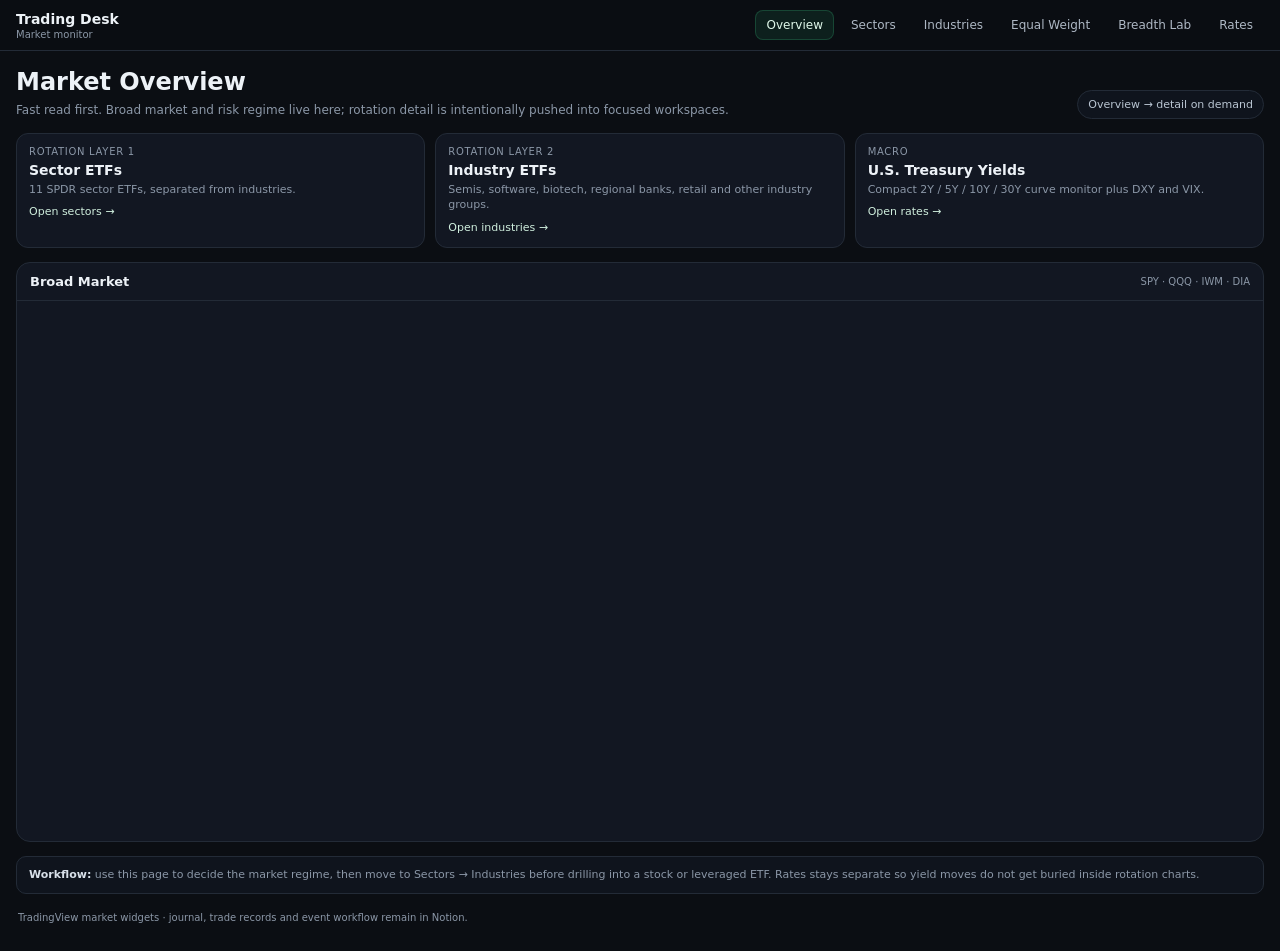
==== index.html @ 7c47e6cd "Add experimental equal-weight RRG and automated Sector Breadth Lab" ====
<!doctype html><html lang="en"><head><meta charset="utf-8"><meta name="viewport" content="width=device-width,initial-scale=1"><meta name="color-scheme" content="dark"><title>Swing Trading Market Overview</title><link rel="stylesheet" href="dashboard.css"></head><body>
<header class="topbar"><div class="topbar-inner"><div class="brand"><strong>Trading Desk</strong><span>Market monitor</span></div><nav class="nav"><a class="active" href="index.html">Overview</a><a href="sectors.html">Sectors</a><a href="industries.html">Industries</a><a href="rrg.html?mode=equal">Equal Weight</a><a href="sector-breadth.html">Breadth Lab</a><a href="rates.html">Rates</a></nav></div></header>
<main class="wrap shell"><section class="hero"><div><h1>Market Overview</h1><p>Fast read first. Broad market and risk regime live here; rotation detail is intentionally pushed into focused workspaces.</p></div><div class="pill">Overview → detail on demand</div></section>
<section class="cards"><a class="card" href="sectors.html"><div class="eyebrow">Rotation layer 1</div><h3>Sector ETFs</h3><p>11 SPDR sector ETFs, separated from industries.</p><span class="go">Open sectors →</span></a><a class="card" href="industries.html"><div class="eyebrow">Rotation layer 2</div><h3>Industry ETFs</h3><p>Semis, software, biotech, regional banks, retail and other industry groups.</p><span class="go">Open industries →</span></a><a class="card" href="rates.html"><div class="eyebrow">Macro</div><h3>U.S. Treasury Yields</h3><p>Compact 2Y / 5Y / 10Y / 30Y curve monitor plus DXY and VIX.</p><span class="go">Open rates →</span></a></section>
<section class="panel"><div class="panel-head"><div class="panel-title">Broad Market</div><div class="panel-note">SPY · QQQ · IWM · DIA</div></div><div class="widget-lg"><div class="tradingview-widget-container" style="height:100%;width:100%"><div class="tradingview-widget-container__widget" style="height:100%;width:100%"></div><script type="text/javascript" src="https://s3.tradingview.com/external-embedding/embed-widget-market-overview.js" async>{"colorTheme":"dark","dateRange":"1M","showChart":true,"locale":"en","isTransparent":true,"showSymbolLogo":true,"width":"100%","height":"100%","tabs":[{"title":"Broad Market","symbols":[{"s":"AMEX:SPY","d":"S&P 500"},{"s":"NASDAQ:QQQ","d":"Nasdaq 100"},{"s":"AMEX:IWM","d":"Russell 2000"},{"s":"AMEX:DIA","d":"Dow"}]}]}</script></div></div></section>
<div class="hint"><strong>Workflow:</strong> use this page to decide the market regime, then move to Sectors → Industries before drilling into a stock or leveraged ETF. Rates stays separate so yield moves do not get buried inside rotation charts.</div>
<div class="footer">TradingView market widgets · journal, trade records and event workflow remain in Notion.</div></main></body></html>
---- dashboard.css ----
:root{
  --bg:#0b0e13;--panel:#121722;--panel2:#0f141d;--border:#232b37;
  --text:#edf2f7;--muted:#8b97a7;--accent:#2faa75;--accentSoft:rgba(47,170,117,.12);
  --red:#e35d6a;--amber:#d5a544;
}
*{box-sizing:border-box}
html,body{margin:0;background:var(--bg);color:var(--text);font-family:Inter,ui-sans-serif,system-ui,-apple-system,BlinkMacSystemFont,"Segoe UI",sans-serif}
a{color:inherit;text-decoration:none}
.wrap{max-width:1480px;margin:0 auto;padding:16px}
.shell{display:flex;flex-direction:column;gap:14px}
.topbar{position:sticky;top:0;z-index:20;background:rgba(11,14,19,.94);backdrop-filter:blur(10px);border-bottom:1px solid var(--border)}
.topbar-inner{max-width:1480px;margin:0 auto;padding:10px 16px;display:flex;gap:14px;align-items:center;justify-content:space-between}
.brand{display:flex;flex-direction:column;min-width:190px}.brand strong{font-size:14px}.brand span{font-size:10px;color:var(--muted);margin-top:2px}
.nav{display:flex;gap:6px;flex-wrap:wrap;justify-content:flex-end}.nav a{font-size:12px;color:#aeb8c5;padding:7px 10px;border-radius:8px;border:1px solid transparent}.nav a:hover{background:#151b25;color:#fff}.nav a.active{background:var(--accentSoft);border-color:rgba(47,170,117,.28);color:#dff7ea}
.hero{display:flex;justify-content:space-between;align-items:flex-end;gap:16px;flex-wrap:wrap;padding-top:2px}.hero h1{font-size:24px;line-height:1.15;margin:0 0 5px}.hero p{margin:0;color:var(--muted);font-size:12px;max-width:850px;line-height:1.45}.pill{font-size:11px;color:#b9c5d2;border:1px solid var(--border);background:var(--panel2);border-radius:999px;padding:7px 10px}
.cards{display:grid;grid-template-columns:repeat(3,minmax(0,1fr));gap:10px}.card{background:var(--panel);border:1px solid var(--border);border-radius:12px;padding:12px;min-height:90px;transition:.15s ease}.card:hover{border-color:#354151;transform:translateY(-1px)}.card .eyebrow{font-size:10px;letter-spacing:.07em;text-transform:uppercase;color:var(--muted)}.card h3{font-size:14px;margin:5px 0 4px}.card p{font-size:11px;line-height:1.4;color:var(--muted);margin:0}.card .go{display:inline-block;margin-top:8px;font-size:11px;color:#cfeedd}
.panel{background:var(--panel);border:1px solid var(--border);border-radius:14px;overflow:hidden}.panel-head{padding:11px 13px;border-bottom:1px solid var(--border);display:flex;justify-content:space-between;gap:12px;align-items:center}.panel-title{font-size:13px;font-weight:720}.panel-note{font-size:10px;color:var(--muted);text-align:right}.widget-lg{height:540px}.widget-md{height:470px}.widget-sm{height:350px}.grid2{display:grid;grid-template-columns:1fr 1fr;gap:14px}.hint{font-size:11px;line-height:1.5;color:var(--muted);padding:10px 12px;background:var(--panel2);border:1px solid var(--border);border-radius:10px}.hint strong{color:#d8e0e9}.footer{font-size:10px;color:var(--muted);padding:2px 2px 10px;line-height:1.5}
@media(max-width:900px){.grid2,.cards{grid-template-columns:1fr}.widget-lg{height:610px}.widget-md{height:450px}.widget-sm{height:390px}.topbar-inner{align-items:flex-start;flex-direction:column}.nav{justify-content:flex-start}.panel-note{text-align:left}.panel-head{align-items:flex-start;flex-direction:column}}
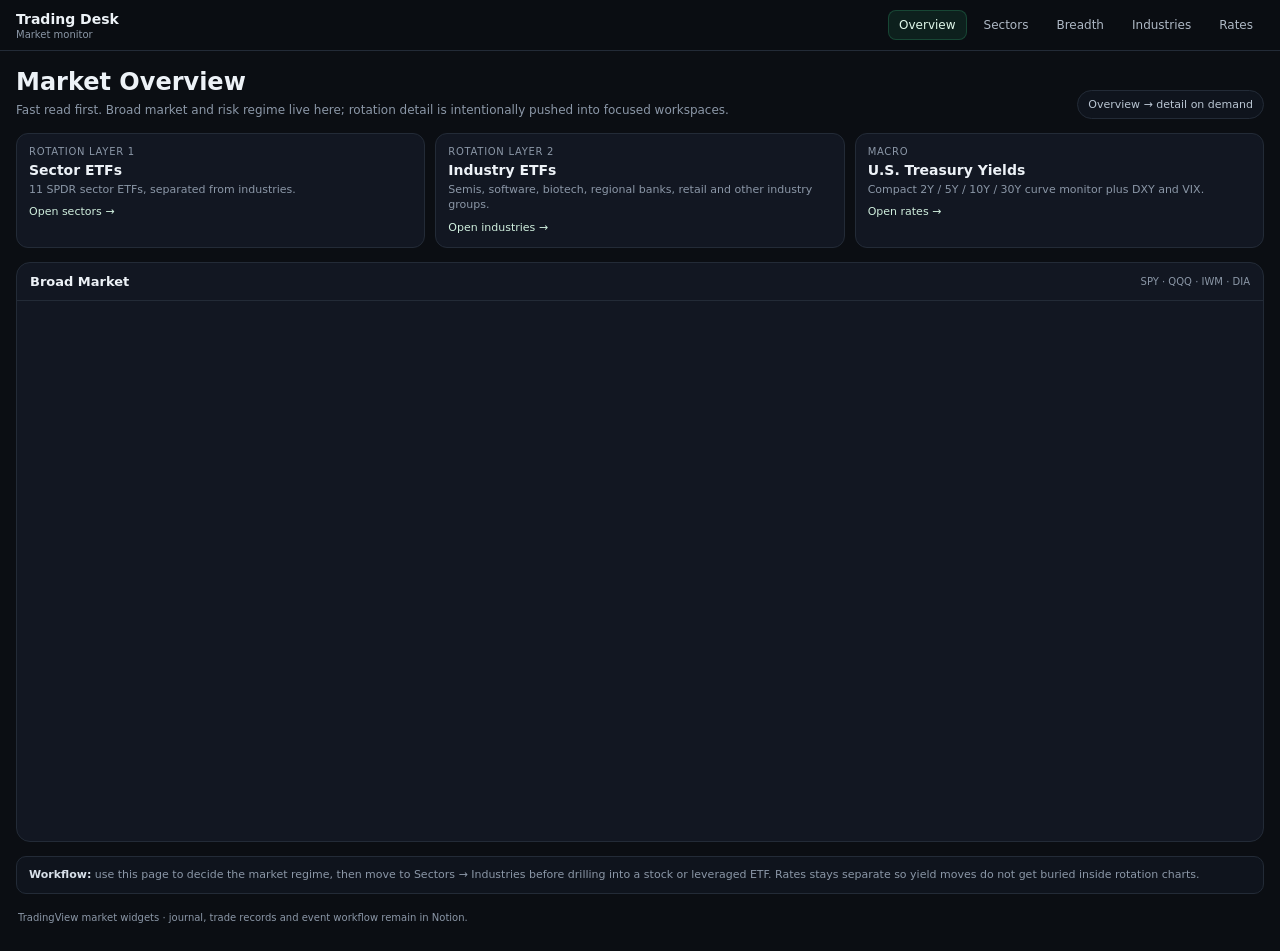
==== commit 85749072: "Integrate equal-weight breadth draft with current dashboard and extend stock universe" ====
--- a/index.html
+++ b/index.html
@@ -1,5 +1,5 @@
 <!doctype html><html lang="en"><head><meta charset="utf-8"><meta name="viewport" content="width=device-width,initial-scale=1"><meta name="color-scheme" content="dark"><title>Swing Trading Market Overview</title><link rel="stylesheet" href="dashboard.css"></head><body>
-<header class="topbar"><div class="topbar-inner"><div class="brand"><strong>Trading Desk</strong><span>Market monitor</span></div><nav class="nav"><a class="active" href="index.html">Overview</a><a href="sectors.html">Sectors</a><a href="industries.html">Industries</a><a href="rrg.html?mode=equal">Equal Weight</a><a href="sector-breadth.html">Breadth Lab</a><a href="rates.html">Rates</a></nav></div></header>
+<header class="topbar"><div class="topbar-inner"><div class="brand"><strong>Trading Desk</strong><span>Market monitor</span></div><nav class="nav"><a class="active" href="index.html">Overview</a><a href="sectors.html">Sectors</a><a href="sector-breadth.html">Breadth</a><a href="industries.html">Industries</a><a href="rates.html">Rates</a></nav></div></header>
 <main class="wrap shell"><section class="hero"><div><h1>Market Overview</h1><p>Fast read first. Broad market and risk regime live here; rotation detail is intentionally pushed into focused workspaces.</p></div><div class="pill">Overview → detail on demand</div></section>
 <section class="cards"><a class="card" href="sectors.html"><div class="eyebrow">Rotation layer 1</div><h3>Sector ETFs</h3><p>11 SPDR sector ETFs, separated from industries.</p><span class="go">Open sectors →</span></a><a class="card" href="industries.html"><div class="eyebrow">Rotation layer 2</div><h3>Industry ETFs</h3><p>Semis, software, biotech, regional banks, retail and other industry groups.</p><span class="go">Open industries →</span></a><a class="card" href="rates.html"><div class="eyebrow">Macro</div><h3>U.S. Treasury Yields</h3><p>Compact 2Y / 5Y / 10Y / 30Y curve monitor plus DXY and VIX.</p><span class="go">Open rates →</span></a></section>
 <section class="panel"><div class="panel-head"><div class="panel-title">Broad Market</div><div class="panel-note">SPY · QQQ · IWM · DIA</div></div><div class="widget-lg"><div class="tradingview-widget-container" style="height:100%;width:100%"><div class="tradingview-widget-container__widget" style="height:100%;width:100%"></div><script type="text/javascript" src="https://s3.tradingview.com/external-embedding/embed-widget-market-overview.js" async>{"colorTheme":"dark","dateRange":"1M","showChart":true,"locale":"en","isTransparent":true,"showSymbolLogo":true,"width":"100%","height":"100%","tabs":[{"title":"Broad Market","symbols":[{"s":"AMEX:SPY","d":"S&P 500"},{"s":"NASDAQ:QQQ","d":"Nasdaq 100"},{"s":"AMEX:IWM","d":"Russell 2000"},{"s":"AMEX:DIA","d":"Dow"}]}]}</script></div></div></section>
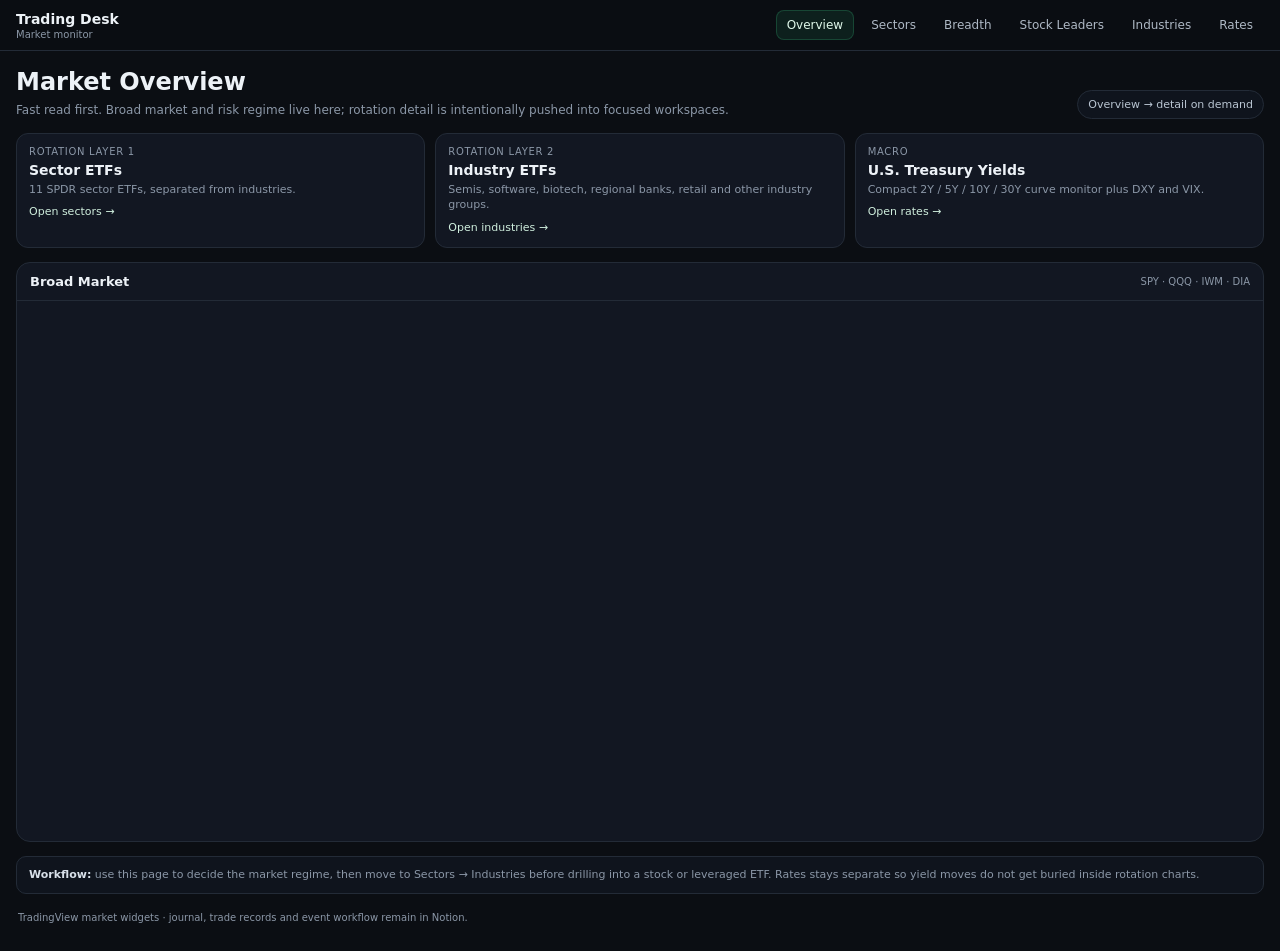
==== commit 7efdf2e8: "Expose continuously refreshed stock-level leaders and laggards for all sectors with healthcare-first" ====
--- a/index.html
+++ b/index.html
@@ -1,5 +1,5 @@
 <!doctype html><html lang="en"><head><meta charset="utf-8"><meta name="viewport" content="width=device-width,initial-scale=1"><meta name="color-scheme" content="dark"><title>Swing Trading Market Overview</title><link rel="stylesheet" href="dashboard.css"></head><body>
-<header class="topbar"><div class="topbar-inner"><div class="brand"><strong>Trading Desk</strong><span>Market monitor</span></div><nav class="nav"><a class="active" href="index.html">Overview</a><a href="sectors.html">Sectors</a><a href="sector-breadth.html">Breadth</a><a href="industries.html">Industries</a><a href="rates.html">Rates</a></nav></div></header>
+<header class="topbar"><div class="topbar-inner"><div class="brand"><strong>Trading Desk</strong><span>Market monitor</span></div><nav class="nav"><a class="active" href="index.html">Overview</a><a href="sectors.html">Sectors</a><a href="sector-breadth.html">Breadth</a><a href="stock-leadership.html">Stock Leaders</a><a href="industries.html">Industries</a><a href="rates.html">Rates</a></nav></div></header>
 <main class="wrap shell"><section class="hero"><div><h1>Market Overview</h1><p>Fast read first. Broad market and risk regime live here; rotation detail is intentionally pushed into focused workspaces.</p></div><div class="pill">Overview → detail on demand</div></section>
 <section class="cards"><a class="card" href="sectors.html"><div class="eyebrow">Rotation layer 1</div><h3>Sector ETFs</h3><p>11 SPDR sector ETFs, separated from industries.</p><span class="go">Open sectors →</span></a><a class="card" href="industries.html"><div class="eyebrow">Rotation layer 2</div><h3>Industry ETFs</h3><p>Semis, software, biotech, regional banks, retail and other industry groups.</p><span class="go">Open industries →</span></a><a class="card" href="rates.html"><div class="eyebrow">Macro</div><h3>U.S. Treasury Yields</h3><p>Compact 2Y / 5Y / 10Y / 30Y curve monitor plus DXY and VIX.</p><span class="go">Open rates →</span></a></section>
 <section class="panel"><div class="panel-head"><div class="panel-title">Broad Market</div><div class="panel-note">SPY · QQQ · IWM · DIA</div></div><div class="widget-lg"><div class="tradingview-widget-container" style="height:100%;width:100%"><div class="tradingview-widget-container__widget" style="height:100%;width:100%"></div><script type="text/javascript" src="https://s3.tradingview.com/external-embedding/embed-widget-market-overview.js" async>{"colorTheme":"dark","dateRange":"1M","showChart":true,"locale":"en","isTransparent":true,"showSymbolLogo":true,"width":"100%","height":"100%","tabs":[{"title":"Broad Market","symbols":[{"s":"AMEX:SPY","d":"S&P 500"},{"s":"NASDAQ:QQQ","d":"Nasdaq 100"},{"s":"AMEX:IWM","d":"Russell 2000"},{"s":"AMEX:DIA","d":"Dow"}]}]}</script></div></div></section>
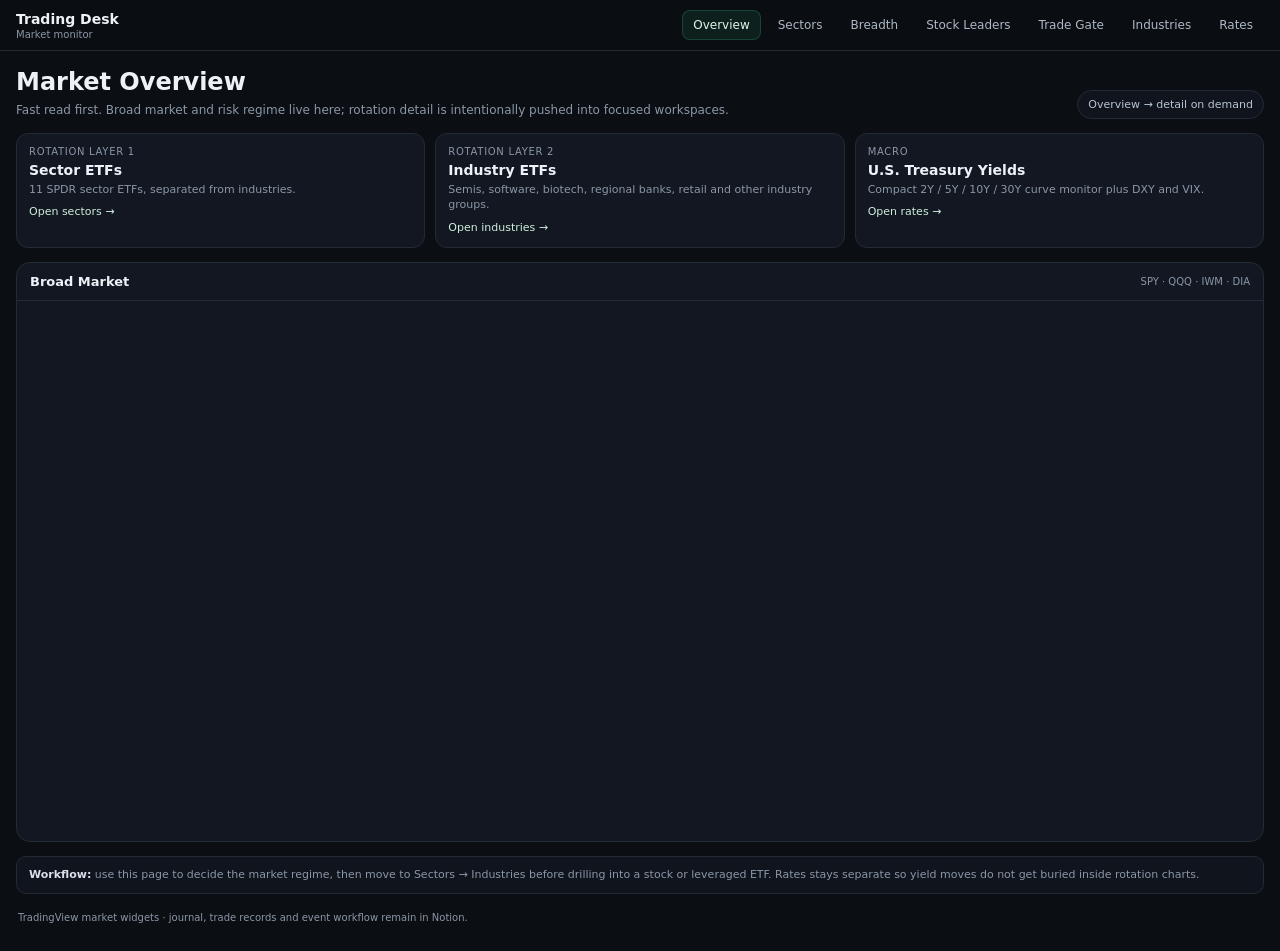
==== commit 864c3f5e: "Expose trade risk gate from main dashboard navigation" ====
--- a/index.html
+++ b/index.html
@@ -1,5 +1,5 @@
 <!doctype html><html lang="en"><head><meta charset="utf-8"><meta name="viewport" content="width=device-width,initial-scale=1"><meta name="color-scheme" content="dark"><title>Swing Trading Market Overview</title><link rel="stylesheet" href="dashboard.css"></head><body>
-<header class="topbar"><div class="topbar-inner"><div class="brand"><strong>Trading Desk</strong><span>Market monitor</span></div><nav class="nav"><a class="active" href="index.html">Overview</a><a href="sectors.html">Sectors</a><a href="sector-breadth.html">Breadth</a><a href="stock-leadership.html">Stock Leaders</a><a href="industries.html">Industries</a><a href="rates.html">Rates</a></nav></div></header>
+<header class="topbar"><div class="topbar-inner"><div class="brand"><strong>Trading Desk</strong><span>Market monitor</span></div><nav class="nav"><a class="active" href="index.html">Overview</a><a href="sectors.html">Sectors</a><a href="sector-breadth.html">Breadth</a><a href="stock-leadership.html">Stock Leaders</a><a href="trade-gate.html">Trade Gate</a><a href="industries.html">Industries</a><a href="rates.html">Rates</a></nav></div></header>
 <main class="wrap shell"><section class="hero"><div><h1>Market Overview</h1><p>Fast read first. Broad market and risk regime live here; rotation detail is intentionally pushed into focused workspaces.</p></div><div class="pill">Overview → detail on demand</div></section>
 <section class="cards"><a class="card" href="sectors.html"><div class="eyebrow">Rotation layer 1</div><h3>Sector ETFs</h3><p>11 SPDR sector ETFs, separated from industries.</p><span class="go">Open sectors →</span></a><a class="card" href="industries.html"><div class="eyebrow">Rotation layer 2</div><h3>Industry ETFs</h3><p>Semis, software, biotech, regional banks, retail and other industry groups.</p><span class="go">Open industries →</span></a><a class="card" href="rates.html"><div class="eyebrow">Macro</div><h3>U.S. Treasury Yields</h3><p>Compact 2Y / 5Y / 10Y / 30Y curve monitor plus DXY and VIX.</p><span class="go">Open rates →</span></a></section>
 <section class="panel"><div class="panel-head"><div class="panel-title">Broad Market</div><div class="panel-note">SPY · QQQ · IWM · DIA</div></div><div class="widget-lg"><div class="tradingview-widget-container" style="height:100%;width:100%"><div class="tradingview-widget-container__widget" style="height:100%;width:100%"></div><script type="text/javascript" src="https://s3.tradingview.com/external-embedding/embed-widget-market-overview.js" async>{"colorTheme":"dark","dateRange":"1M","showChart":true,"locale":"en","isTransparent":true,"showSymbolLogo":true,"width":"100%","height":"100%","tabs":[{"title":"Broad Market","symbols":[{"s":"AMEX:SPY","d":"S&P 500"},{"s":"NASDAQ:QQQ","d":"Nasdaq 100"},{"s":"AMEX:IWM","d":"Russell 2000"},{"s":"AMEX:DIA","d":"Dow"}]}]}</script></div></div></section>
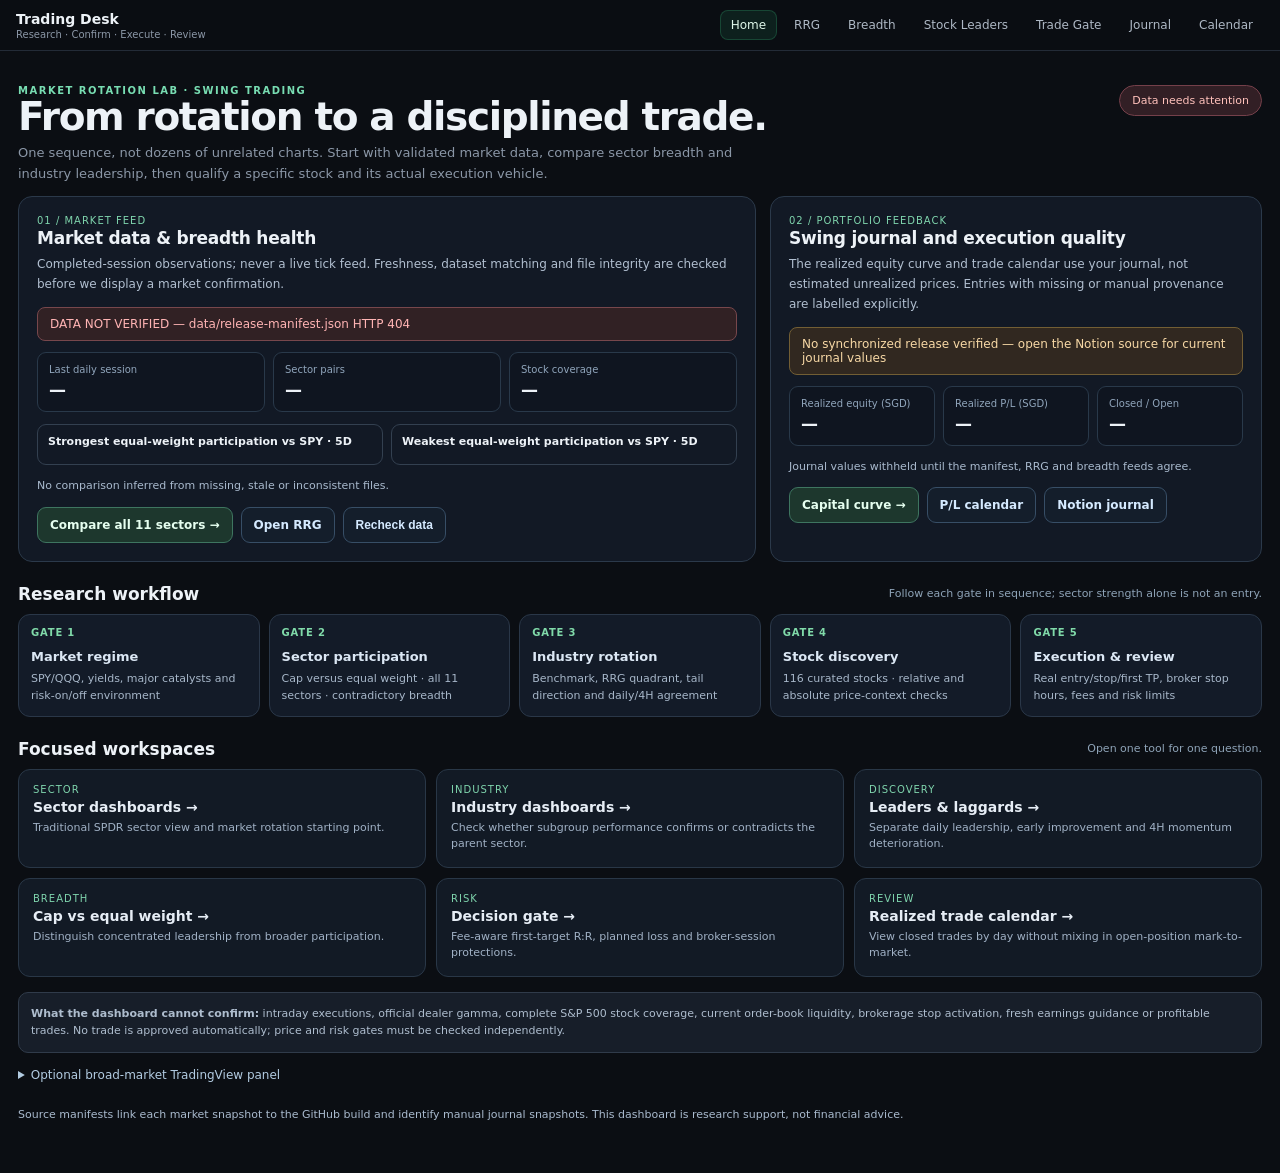
==== commit 2ea24e39: "Make homepage a verified market-to-execution research cockpit" ====
--- a/index.html
+++ b/index.html
@@ -1,7 +1,56 @@
-<!doctype html><html lang="en"><head><meta charset="utf-8"><meta name="viewport" content="width=device-width,initial-scale=1"><meta name="color-scheme" content="dark"><title>Swing Trading Market Overview</title><link rel="stylesheet" href="dashboard.css"></head><body>
-<header class="topbar"><div class="topbar-inner"><div class="brand"><strong>Trading Desk</strong><span>Market monitor</span></div><nav class="nav"><a class="active" href="index.html">Overview</a><a href="sectors.html">Sectors</a><a href="sector-breadth.html">Breadth</a><a href="stock-leadership.html">Stock Leaders</a><a href="trade-gate.html">Trade Gate</a><a href="industries.html">Industries</a><a href="rates.html">Rates</a></nav></div></header>
-<main class="wrap shell"><section class="hero"><div><h1>Market Overview</h1><p>Fast read first. Broad market and risk regime live here; rotation detail is intentionally pushed into focused workspaces.</p></div><div class="pill">Overview → detail on demand</div></section>
-<section class="cards"><a class="card" href="sectors.html"><div class="eyebrow">Rotation layer 1</div><h3>Sector ETFs</h3><p>11 SPDR sector ETFs, separated from industries.</p><span class="go">Open sectors →</span></a><a class="card" href="industries.html"><div class="eyebrow">Rotation layer 2</div><h3>Industry ETFs</h3><p>Semis, software, biotech, regional banks, retail and other industry groups.</p><span class="go">Open industries →</span></a><a class="card" href="rates.html"><div class="eyebrow">Macro</div><h3>U.S. Treasury Yields</h3><p>Compact 2Y / 5Y / 10Y / 30Y curve monitor plus DXY and VIX.</p><span class="go">Open rates →</span></a></section>
-<section class="panel"><div class="panel-head"><div class="panel-title">Broad Market</div><div class="panel-note">SPY · QQQ · IWM · DIA</div></div><div class="widget-lg"><div class="tradingview-widget-container" style="height:100%;width:100%"><div class="tradingview-widget-container__widget" style="height:100%;width:100%"></div><script type="text/javascript" src="https://s3.tradingview.com/external-embedding/embed-widget-market-overview.js" async>{"colorTheme":"dark","dateRange":"1M","showChart":true,"locale":"en","isTransparent":true,"showSymbolLogo":true,"width":"100%","height":"100%","tabs":[{"title":"Broad Market","symbols":[{"s":"AMEX:SPY","d":"S&P 500"},{"s":"NASDAQ:QQQ","d":"Nasdaq 100"},{"s":"AMEX:IWM","d":"Russell 2000"},{"s":"AMEX:DIA","d":"Dow"}]}]}</script></div></div></section>
-<div class="hint"><strong>Workflow:</strong> use this page to decide the market regime, then move to Sectors → Industries before drilling into a stock or leveraged ETF. Rates stays separate so yield moves do not get buried inside rotation charts.</div>
-<div class="footer">TradingView market widgets · journal, trade records and event workflow remain in Notion.</div></main></body></html>+<!doctype html><html lang="en"><head><meta charset="utf-8"><meta name="viewport" content="width=device-width,initial-scale=1"><meta name="color-scheme" content="dark"><title>Trading Desk · Market Rotation & Journal</title><meta name="description" content="A complete-session, source-verified market rotation and trading journal research desk"><link rel="stylesheet" href="dashboard.css"><link rel="stylesheet" href="desk-home.css"></head><body>
+<header class="topbar"><div class="topbar-inner"><div class="brand"><strong>Trading Desk</strong><span>Research · Confirm · Execute · Review</span></div><nav aria-label="Dashboard workspaces" class="nav"><a class="active" href="index.html">Home</a><a href="rrg.html">RRG</a><a href="sector-breadth.html">Breadth</a><a href="stock-leadership.html">Stock Leaders</a><a href="trade-gate.html">Trade Gate</a><a href="equity.html">Journal</a><a href="calendar.html">Calendar</a></nav></div></header>
+<main class="desk-landing">
+<section class="hero"><div><div class="desk-tag">Market Rotation Lab · Swing Trading</div><h1>From rotation to a disciplined trade.</h1><p>One sequence, not dozens of unrelated charts. Start with validated market data, compare sector breadth and industry leadership, then qualify a specific stock and its actual execution vehicle.</p></div><div id="releaseBadge" class="desk-live" aria-live="polite">Checking publication…</div></section>
+<div class="desk-grid">
+<section class="desk-box" aria-labelledby="marketTitle"><div class="desk-eyebrow">01 / Market feed</div><h2 id="marketTitle">Market data & breadth health</h2><p class="desk-lede">Completed-session observations; never a live tick feed. Freshness, dataset matching and file integrity are checked before we display a market confirmation.</p><div id="marketStatus" class="desk-status" aria-live="polite">Checking RRG, equal-weight breadth and source dates…</div>
+<div class="desk-statrow"><div class="desk-stat"><small>Last daily session</small><strong id="marketDate">—</strong></div><div class="desk-stat"><small>Sector pairs</small><strong id="pairCount">—</strong></div><div class="desk-stat"><small>Stock coverage</small><strong id="stockCount">—</strong></div></div><div class="desk-breadth" id="breadthHighlights" hidden><div class="desk-mini"><b>Strongest equal-weight participation vs SPY · 5D</b><div id="breadthTop"></div></div><div class="desk-mini"><b>Weakest equal-weight participation vs SPY · 5D</b><div id="breadthBottom"></div></div></div><div class="desk-detail" id="marketDetail">No validated market snapshot loaded.</div><div class="desk-links"><a class="desk-action" href="sector-breadth.html">Compare all 11 sectors →</a><a class="desk-action secondary" href="rrg.html">Open RRG</a><button class="desk-action secondary" type="button" id="refreshFeed">Recheck data</button></div></section>
+<section class="desk-box" aria-labelledby="journalTitle"><div class="desk-eyebrow">02 / Portfolio feedback</div><h2 id="journalTitle">Swing journal and execution quality</h2><p class="desk-lede">The realized equity curve and trade calendar use your journal, not estimated unrealized prices. Entries with missing or manual provenance are labelled explicitly.</p><div id="journalStatus" class="desk-status" aria-live="polite">Checking journal provenance…</div>
+<div class="desk-statrow"><div class="desk-stat"><small>Realized equity (SGD)</small><strong id="equityValue">—</strong></div><div class="desk-stat"><small>Realized P/L (SGD)</small><strong id="profitValue">—</strong></div><div class="desk-stat"><small>Closed / Open</small><strong id="tradeCount">—</strong></div></div><div class="desk-detail" id="journalDetail">Broker-confirmed results may differ from reconstructed fills when cost basis or fees are unresolved. No unrealized P/L is included.</div><div class="desk-links"><a class="desk-action" href="equity.html">Capital curve →</a><a class="desk-action secondary" href="calendar.html">P/L calendar</a><a class="desk-action secondary" href="#">Notion journal</a></div></section>
+</div>
+<div class="desk-sectionhead"><h2>Research workflow</h2><p>Follow each gate in sequence; sector strength alone is not an entry.</p></div>
+<nav class="desk-route" aria-label="Trade research sequence">
+<a class="desk-step" href="rates.html"><div class="num">GATE 1</div><strong>Market regime</strong><span>SPY/QQQ, yields, major catalysts and risk-on/off environment</span></a>
+<a class="desk-step" href="sector-breadth.html"><div class="num">GATE 2</div><strong>Sector participation</strong><span>Cap versus equal weight · all 11 sectors · contradictory breadth</span></a>
+<a class="desk-step" href="rrg.html"><div class="num">GATE 3</div><strong>Industry rotation</strong><span>Benchmark, RRG quadrant, tail direction and daily/4H agreement</span></a>
+<a class="desk-step" href="stock-leadership.html"><div class="num">GATE 4</div><strong>Stock discovery</strong><span>116 curated stocks · relative and absolute price-context checks</span></a>
+<a class="desk-step" href="trade-gate.html"><div class="num">GATE 5</div><strong>Execution & review</strong><span>Real entry/stop/first TP, broker stop hours, fees and risk limits</span></a>
+</nav>
+<div class="desk-sectionhead"><h2>Focused workspaces</h2><p>Open one tool for one question.</p></div>
+<section class="desk-tools" aria-label="Tools">
+<a class="desk-tool" href="sectors.html"><div class="desk-eyebrow">Sector</div><h3>Sector dashboards →</h3><p>Traditional SPDR sector view and market rotation starting point.</p></a>
+<a class="desk-tool" href="industries.html"><div class="desk-eyebrow">Industry</div><h3>Industry dashboards →</h3><p>Check whether subgroup performance confirms or contradicts the parent sector.</p></a>
+<a class="desk-tool" href="stock-leadership.html"><div class="desk-eyebrow">Discovery</div><h3>Leaders & laggards →</h3><p>Separate daily leadership, early improvement and 4H momentum deterioration.</p></a>
+<a class="desk-tool" href="sector-breadth.html"><div class="desk-eyebrow">Breadth</div><h3>Cap vs equal weight →</h3><p>Distinguish concentrated leadership from broader participation.</p></a>
+<a class="desk-tool" href="trade-gate.html"><div class="desk-eyebrow">Risk</div><h3>Decision gate →</h3><p>Fee-aware first-target R:R, planned loss and broker-session protections.</p></a>
+<a class="desk-tool" href="calendar.html"><div class="desk-eyebrow">Review</div><h3>Realized trade calendar →</h3><p>View closed trades by day without mixing in open-position mark-to-market.</p></a>
+</section>
+<div class="desk-disclosure"><strong>What the dashboard cannot confirm:</strong> intraday executions, official dealer gamma, complete S&P 500 stock coverage, current order-book liquidity, brokerage stop activation, fresh earnings guidance or profitable trades. No trade is approved automatically; price and risk gates must be checked independently.</div>
+<details><summary class="desk-widget-summary">Optional broad-market TradingView panel</summary><section class="panel desk-widget"><div class="panel-head"><strong>SPY · QQQ · IWM · DIA</strong><span class="panel-note">External TradingView widget · distinct from completed-session model</span></div><div class="widget-lg"><div class="tradingview-widget-container" style="height:100%;width:100%"><div class="tradingview-widget-container__widget" style="height:100%;width:100%"></div><script src="https://s3.tradingview.com/external-embedding/embed-widget-market-overview.js" async>{"colorTheme":"dark","dateRange":"1M","showChart":true,"locale":"en","isTransparent":true,"showSymbolLogo":true,"width":"100%","height":"100%","tabs":[{"title":"Broad Market","symbols":[{"s":"AMEX:SPY","d":"S&P 500"},{"s":"NASDAQ:QQQ","d":"Nasdaq 100"},{"s":"AMEX:IWM","d":"Russell 2000"},{"s":"AMEX:DIA","d":"Dow"}]}]}</script></div></div></section></details>
+<div class="desk-detail" id="releaseDetail">Source manifests link each market snapshot to the GitHub build and identify manual journal snapshots. This dashboard is research support, not financial advice.</div>
+</main><script src="desk-health.js"></script><script>
+(function(){
+const $=id=>document.getElementById(id);
+const fmt=n=>'S$'+Number(n).toLocaleString('en-SG',{minimumFractionDigits:2,maximumFractionDigits:2});
+function status(id,message,state){$(id).className='desk-status'+(state==='error'?' error':state==='warn'?' warn':'');$(id).textContent=message}
+async function read(path){const response=await fetch(path+'?r='+Date.now(),{cache:'no-store'});if(!response.ok)throw Error(path+' HTTP '+response.status);const body=await response.text(),bytes=new TextEncoder().encode(body);if(!crypto?.subtle)throw Error('Browser hash verification unavailable');const hashed=await crypto.subtle.digest('SHA-256',bytes);const sha=Array.from(new Uint8Array(hashed)).map(x=>x.toString(16).padStart(2,'0')).join('');return {data:JSON.parse(body),hash:sha}}
+function highlights(rows,id,descending){const sorted=[...rows].sort((a,b)=>Number(b.metrics['5'].equal_vs_spy)-Number(a.metrics['5'].equal_vs_spy));if(!descending)sorted.reverse();const el=$(id);el.textContent='';for(const item of sorted.slice(0,3)){const v=item.metrics['5'].equal_vs_spy,row=document.createElement('div');row.className='item';const left=document.createElement('span');left.textContent=item.cap+' / '+item.equal;const right=document.createElement('span');right.textContent=(v>0?'+':'')+Number(v).toFixed(2)+'%';right.className=v>=0?'positive':'negative';row.append(left,right);el.appendChild(row)}}
+async function load(){
+status('marketStatus','Checking files and matching trading sessions…');status('journalStatus','Checking journal source and reported P/L…');$('releaseBadge').textContent='Verifying source';$('releaseBadge').className='desk-live';
+try{const [m,r,b,j]=await Promise.all([read('data/release-manifest.json'),read('data/rrg-core.json'),read('data/sector-breadth.json'),read('data/journal-performance.json')]);const digests={rrg:r.hash,breadth:b.hash,journal:j.hash};const v=TradingDeskHealth.validate(m.data,r.data,b.data,j.data,digests);
+$('marketDate').textContent=v.session;$('pairCount').textContent='11 / 11';$('stockCount').textContent=v.stocks+' tracked';
+$('equityValue').textContent=fmt(v.equity);$('profitValue').textContent=(v.realized>=0?'+':'−')+fmt(Math.abs(v.realized));$('tradeCount').textContent=v.closed+' / '+v.open;
+status('marketStatus',v.market,v.marketHealthy?'ok':'warn');
+status('journalStatus',v.journal,v.journalLive?'ok':'warn');
+$('marketDetail').textContent=v.sectors+' sector ETFs · '+v.industries+' industries · '+v.stocks+' curated stocks. Model built '+new Date(v.marketGenerated).toLocaleString()+'. Not real-time quotes.';
+$('journalDetail').textContent='Last recorded close '+(v.lastClosed||'not available')+' · snapshot generated '+new Date(v.journalGenerated).toLocaleString()+'. Open trades excluded from realized equity.';
+highlights(b.data.rows,'breadthTop',true);highlights(b.data.rows,'breadthBottom',false);$('breadthHighlights').hidden=false;
+$('releaseBadge').textContent=v.marketHealthy?'Market feed verified':'Older market snapshot';$('releaseBadge').className='desk-live'+(v.marketHealthy?'':' alert');
+const d=m.data;$('releaseDetail').textContent='Release '+String(v.commit).slice(0,10)+(v.workflowRun?' · GitHub Actions run '+v.workflowRun:'')+' · '+v.journal+' · all three dataset hashes verified. Research use only; no automatic order signals.';
+}catch(e){
+status('marketStatus','DATA NOT VERIFIED — '+e.message,'error');status('journalStatus','No synchronized release verified — open the Notion source for current journal values','warn');$('releaseBadge').textContent='Data needs attention';$('releaseBadge').className='desk-live alert';
+$('marketDetail').textContent='No comparison inferred from missing, stale or inconsistent files.';$('journalDetail').textContent='Journal values withheld until the manifest, RRG and breadth feeds agree.';$('breadthHighlights').hidden=true;
+}}
+$('refreshFeed').addEventListener('click',load);load();
+})();
+</script></body></html>
--- a/desk-home.css
+++ b/desk-home.css
@@ -0,0 +1,51 @@
+/* Compact, mobile-first landing experience: a single research workflow. */
+.desk-landing{max-width:1380px;margin:auto;padding:20px 18px 50px}
+.desk-landing .hero{padding:14px 0 12px;align-items:flex-start}
+.desk-landing .hero h1{font-size:clamp(26px,4vw,39px);letter-spacing:-.035em;line-height:1.07}
+.desk-landing .hero p{font-size:13px;max-width:720px;line-height:1.6}
+.desk-tag{font-size:10px;letter-spacing:.15em;text-transform:uppercase;color:#78ddb2;font-weight:750}
+.desk-live{background:#131d1b;border:1px solid #365347;border-radius:99px;padding:8px 12px;font-size:11px;color:#b1edc9;white-space:nowrap}
+.desk-live.alert{background:#321f25;border-color:#75404a;color:#ffc1bb}
+.desk-grid{display:grid;grid-template-columns:minmax(0,1.2fr) minmax(290px,.8fr);gap:14px}
+.desk-box{background:#121925;border:1px solid #2b394a;border-radius:14px;padding:18px;min-width:0}
+.desk-box h2{font-size:17px;font-weight:720;letter-spacing:-.015em;margin:2px 0 7px}
+.desk-lede{font-size:12px;color:#b1bfd0;line-height:1.65;margin:0 0 12px}
+.desk-status{font-size:12px;color:#bbddd1;padding:9px 12px;border-radius:8px;border:1px solid #315447;background:#142820;margin:8px 0}
+.desk-status.warn{background:#312820;border-color:#725e34;color:#f8d9a6}
+.desk-status.error{background:#312124;border-color:#77474c;color:#ffb4b4}
+.desk-statrow{display:grid;grid-template-columns:repeat(3,minmax(0,1fr));gap:8px;margin-top:11px}
+.desk-stat{padding:11px;border:1px solid #29394a;border-radius:9px;background:#0f1520}
+.desk-stat small{display:block;color:#90a5bb;font-size:10px;margin-bottom:5px}
+.desk-stat strong{display:block;font-size:17px;font-variant-numeric:tabular-nums}
+.desk-detail{color:#a9bace;font-size:11px;margin-top:12px;line-height:1.6;overflow-wrap:anywhere}
+.desk-links{display:flex;flex-wrap:wrap;gap:8px;margin:12px 0 0}
+.desk-action{display:inline-flex;align-items:center;justify-content:center;border-radius:9px;padding:10px 12px;font-size:12px;font-weight:650;background:#1d372d;border:1px solid #3e7560;color:#e6fff0;text-decoration:none}
+.desk-action.secondary{background:#141e2b;border-color:#374e66;color:#d5eaff}
+.desk-action:hover,.desk-action:focus-visible{filter:brightness(1.2);outline-offset:3px}
+.desk-sectionhead{display:flex;flex-wrap:wrap;gap:10px;align-items:center;justify-content:space-between;margin:22px 0 10px}
+.desk-sectionhead h2{font-size:17px;margin:0}
+.desk-sectionhead p{font-size:11px;margin:0;color:#8ea3b7}
+.desk-route{display:grid;grid-template-columns:repeat(5,minmax(0,1fr));gap:9px}
+.desk-step{display:block;background:#131b28;border:1px solid #2a3748;border-radius:12px;padding:12px;color:#dbe7f4;min-width:0;transition:border-color .15s}
+.desk-step:hover,.desk-step:focus-visible{border-color:#58a783}
+.desk-step .num{font-size:10px;color:#80daa9;font-weight:750;letter-spacing:.08em;margin-bottom:11px}
+.desk-step strong{display:block;font-size:13px;margin-bottom:6px}
+.desk-step span{display:block;font-size:11px;color:#a7b7c9;line-height:1.55}
+.desk-tools{display:grid;grid-template-columns:repeat(3,minmax(0,1fr));gap:10px}
+.desk-tool{border:1px solid #293747;border-radius:12px;background:#121a25;padding:14px;text-decoration:none;color:#e6edf5}
+.desk-tool:hover{border-color:#4b856c}
+.desk-tool h3{font-size:14px;margin:4px 0 5px}
+.desk-tool p{font-size:11px;line-height:1.5;color:#a0b1c5;margin:0}
+.desk-eyebrow{font-size:10px;text-transform:uppercase;letter-spacing:.1em;color:#7fd5ad}
+.desk-breadth{display:grid;grid-template-columns:1fr 1fr;gap:8px;margin-top:12px}
+.desk-mini{border:1px solid #334050;border-radius:9px;padding:10px;min-width:0}
+.desk-mini b{display:block;font-size:11px;margin-bottom:6px}
+.desk-mini .item{display:flex;justify-content:space-between;gap:8px;margin-top:6px;font-size:11px;color:#c2d1dc;white-space:nowrap}
+.desk-mini .item span:last-child{font-variant-numeric:tabular-nums}
+.desk-mini .positive{color:#8ce2b4}.desk-mini .negative{color:#ed989e}
+.desk-note{font-size:11px;line-height:1.65;color:#95a9bc}
+.desk-disclosure{background:#171e29;border:1px solid #303b4a;border-radius:10px;padding:12px;margin:15px 0;color:#aebdce;font-size:11px;line-height:1.6}
+.desk-widget-summary{cursor:pointer;color:#b2cbe1;font-size:12px;margin:12px 0}
+.desk-widget{min-height:400px}
+@media(max-width:980px){.desk-route{grid-template-columns:repeat(3,minmax(0,1fr))}.desk-grid{grid-template-columns:1fr}.desk-tools{grid-template-columns:repeat(2,minmax(0,1fr))}}
+@media(max-width:600px){.desk-landing{padding:14px 10px 28px}.desk-route{grid-template-columns:1fr 1fr}.desk-tools{grid-template-columns:1fr}.desk-box{padding:13px}.desk-statrow{gap:5px}.desk-stat{padding:8px}.desk-stat strong{font-size:14px}.desk-breadth{grid-template-columns:1fr}.desk-live{white-space:normal}}
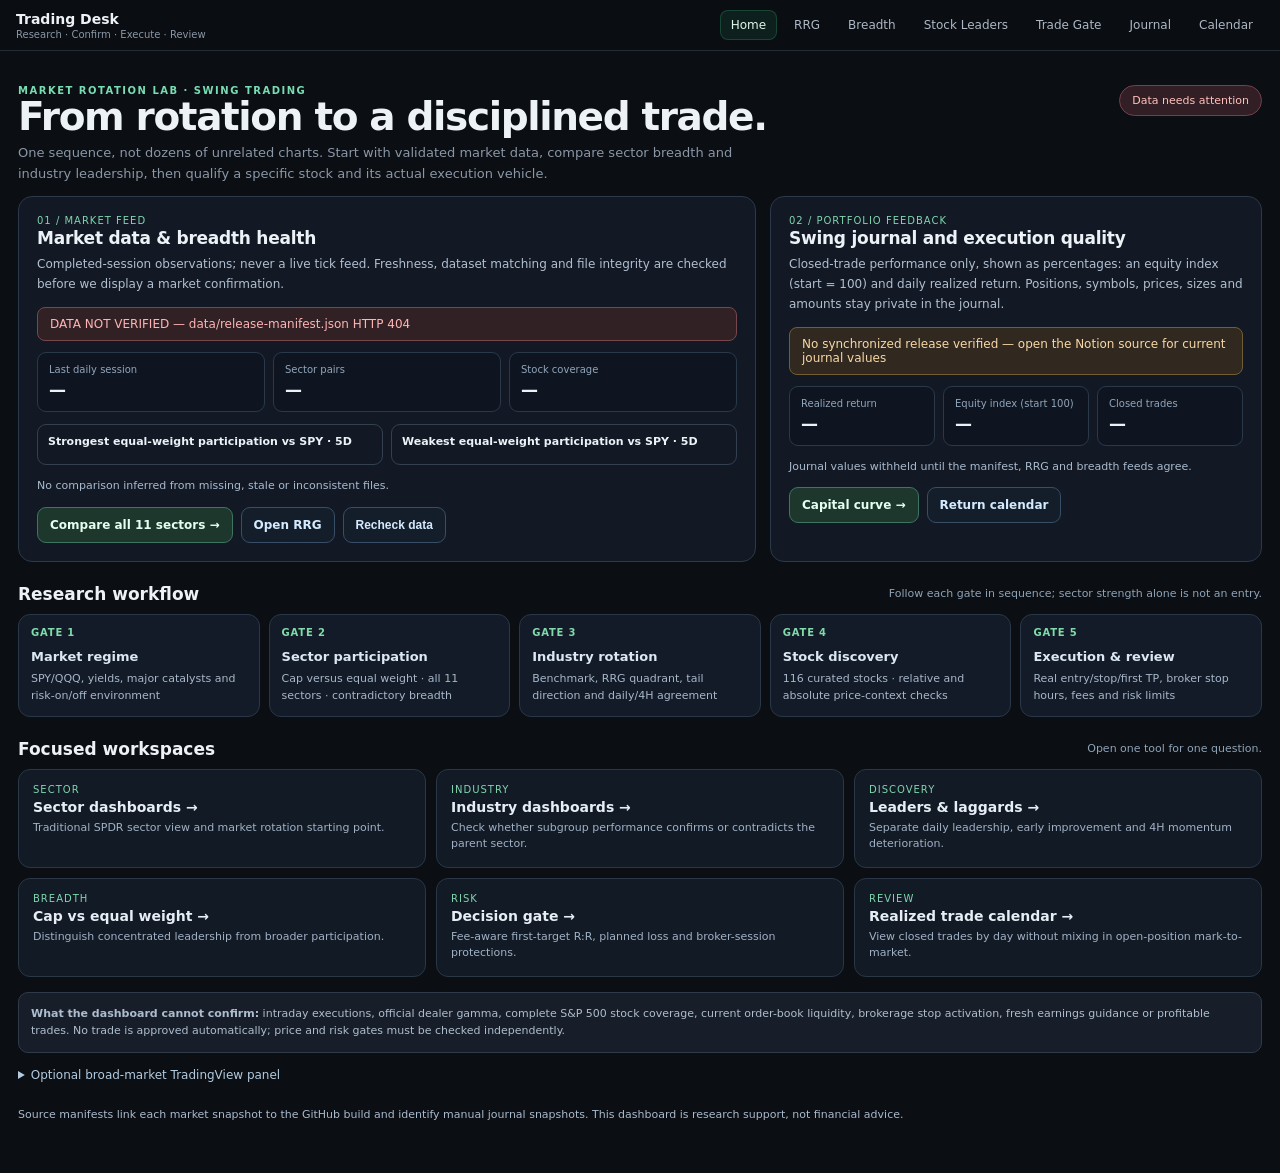
==== commit 9628ffd6: "Publish only an allowlisted, percent-only journal and an explicit Pages artifact Privacy remediation" ====
--- a/index.html
+++ b/index.html
@@ -5,8 +5,8 @@
 <div class="desk-grid">
 <section class="desk-box" aria-labelledby="marketTitle"><div class="desk-eyebrow">01 / Market feed</div><h2 id="marketTitle">Market data & breadth health</h2><p class="desk-lede">Completed-session observations; never a live tick feed. Freshness, dataset matching and file integrity are checked before we display a market confirmation.</p><div id="marketStatus" class="desk-status" aria-live="polite">Checking RRG, equal-weight breadth and source dates…</div>
 <div class="desk-statrow"><div class="desk-stat"><small>Last daily session</small><strong id="marketDate">—</strong></div><div class="desk-stat"><small>Sector pairs</small><strong id="pairCount">—</strong></div><div class="desk-stat"><small>Stock coverage</small><strong id="stockCount">—</strong></div></div><div class="desk-breadth" id="breadthHighlights" hidden><div class="desk-mini"><b>Strongest equal-weight participation vs SPY · 5D</b><div id="breadthTop"></div></div><div class="desk-mini"><b>Weakest equal-weight participation vs SPY · 5D</b><div id="breadthBottom"></div></div></div><div class="desk-detail" id="marketDetail">No validated market snapshot loaded.</div><div class="desk-links"><a class="desk-action" href="sector-breadth.html">Compare all 11 sectors →</a><a class="desk-action secondary" href="rrg.html">Open RRG</a><button class="desk-action secondary" type="button" id="refreshFeed">Recheck data</button></div></section>
-<section class="desk-box" aria-labelledby="journalTitle"><div class="desk-eyebrow">02 / Portfolio feedback</div><h2 id="journalTitle">Swing journal and execution quality</h2><p class="desk-lede">The realized equity curve and trade calendar use your journal, not estimated unrealized prices. Entries with missing or manual provenance are labelled explicitly.</p><div id="journalStatus" class="desk-status" aria-live="polite">Checking journal provenance…</div>
-<div class="desk-statrow"><div class="desk-stat"><small>Realized equity (SGD)</small><strong id="equityValue">—</strong></div><div class="desk-stat"><small>Realized P/L (SGD)</small><strong id="profitValue">—</strong></div><div class="desk-stat"><small>Closed / Open</small><strong id="tradeCount">—</strong></div></div><div class="desk-detail" id="journalDetail">Broker-confirmed results may differ from reconstructed fills when cost basis or fees are unresolved. No unrealized P/L is included.</div><div class="desk-links"><a class="desk-action" href="equity.html">Capital curve →</a><a class="desk-action secondary" href="calendar.html">P/L calendar</a><a class="desk-action secondary" href="#">Notion journal</a></div></section>
+<section class="desk-box" aria-labelledby="journalTitle"><div class="desk-eyebrow">02 / Portfolio feedback</div><h2 id="journalTitle">Swing journal and execution quality</h2><p class="desk-lede">Closed-trade performance only, shown as percentages: an equity index (start = 100) and daily realized return. Positions, symbols, prices, sizes and amounts stay private in the journal.</p><div id="journalStatus" class="desk-status" aria-live="polite">Checking journal provenance…</div>
+<div class="desk-statrow"><div class="desk-stat"><small>Realized return</small><strong id="returnValue">—</strong></div><div class="desk-stat"><small>Equity index (start 100)</small><strong id="indexValue">—</strong></div><div class="desk-stat"><small>Closed trades</small><strong id="tradeCount">—</strong></div></div><div class="desk-detail" id="journalDetail">Realized results only; open positions and unrealized P/L are never published.</div><div class="desk-links"><a class="desk-action" href="equity.html">Capital curve →</a><a class="desk-action secondary" href="calendar.html">Return calendar</a></div></section>
 </div>
 <div class="desk-sectionhead"><h2>Research workflow</h2><p>Follow each gate in sequence; sector strength alone is not an entry.</p></div>
 <nav class="desk-route" aria-label="Trade research sequence">
@@ -31,7 +31,7 @@
 </main><script src="desk-health.js"></script><script>
 (function(){
 const $=id=>document.getElementById(id);
-const fmt=n=>'S$'+Number(n).toLocaleString('en-SG',{minimumFractionDigits:2,maximumFractionDigits:2});
+const pct=n=>(n>=0?'+':'−')+Math.abs(Number(n)).toFixed(2)+'%';
 function status(id,message,state){$(id).className='desk-status'+(state==='error'?' error':state==='warn'?' warn':'');$(id).textContent=message}
 async function read(path){const response=await fetch(path+'?r='+Date.now(),{cache:'no-store'});if(!response.ok)throw Error(path+' HTTP '+response.status);const body=await response.text(),bytes=new TextEncoder().encode(body);if(!crypto?.subtle)throw Error('Browser hash verification unavailable');const hashed=await crypto.subtle.digest('SHA-256',bytes);const sha=Array.from(new Uint8Array(hashed)).map(x=>x.toString(16).padStart(2,'0')).join('');return {data:JSON.parse(body),hash:sha}}
 function highlights(rows,id,descending){const sorted=[...rows].sort((a,b)=>Number(b.metrics['5'].equal_vs_spy)-Number(a.metrics['5'].equal_vs_spy));if(!descending)sorted.reverse();const el=$(id);el.textContent='';for(const item of sorted.slice(0,3)){const v=item.metrics['5'].equal_vs_spy,row=document.createElement('div');row.className='item';const left=document.createElement('span');left.textContent=item.cap+' / '+item.equal;const right=document.createElement('span');right.textContent=(v>0?'+':'')+Number(v).toFixed(2)+'%';right.className=v>=0?'positive':'negative';row.append(left,right);el.appendChild(row)}}
@@ -39,11 +39,11 @@
 status('marketStatus','Checking files and matching trading sessions…');status('journalStatus','Checking journal source and reported P/L…');$('releaseBadge').textContent='Verifying source';$('releaseBadge').className='desk-live';
 try{const [m,r,b,j]=await Promise.all([read('data/release-manifest.json'),read('data/rrg-core.json'),read('data/sector-breadth.json'),read('data/journal-performance.json')]);const digests={rrg:r.hash,breadth:b.hash,journal:j.hash};const v=TradingDeskHealth.validate(m.data,r.data,b.data,j.data,digests);
 $('marketDate').textContent=v.session;$('pairCount').textContent='11 / 11';$('stockCount').textContent=v.stocks+' tracked';
-$('equityValue').textContent=fmt(v.equity);$('profitValue').textContent=(v.realized>=0?'+':'−')+fmt(Math.abs(v.realized));$('tradeCount').textContent=v.closed+' / '+v.open;
+$('returnValue').textContent=pct(v.returnPct);$('indexValue').textContent=Number(v.equityIndex).toFixed(2);$('tradeCount').textContent=String(v.closed);
 status('marketStatus',v.market,v.marketHealthy?'ok':'warn');
 status('journalStatus',v.journal,v.journalLive?'ok':'warn');
 $('marketDetail').textContent=v.sectors+' sector ETFs · '+v.industries+' industries · '+v.stocks+' curated stocks. Model built '+new Date(v.marketGenerated).toLocaleString()+'. Not real-time quotes.';
-$('journalDetail').textContent='Last recorded close '+(v.lastClosed||'not available')+' · snapshot generated '+new Date(v.journalGenerated).toLocaleString()+'. Open trades excluded from realized equity.';
+$('journalDetail').textContent='Last recorded close '+(v.lastClosed||'not available')+' · snapshot generated '+new Date(v.journalGenerated).toLocaleString()+'. Open positions are not published.';
 highlights(b.data.rows,'breadthTop',true);highlights(b.data.rows,'breadthBottom',false);$('breadthHighlights').hidden=false;
 $('releaseBadge').textContent=v.marketHealthy?'Market feed verified':'Older market snapshot';$('releaseBadge').className='desk-live'+(v.marketHealthy?'':' alert');
 const d=m.data;$('releaseDetail').textContent='Release '+String(v.commit).slice(0,10)+(v.workflowRun?' · GitHub Actions run '+v.workflowRun:'')+' · '+v.journal+' · all three dataset hashes verified. Research use only; no automatic order signals.';
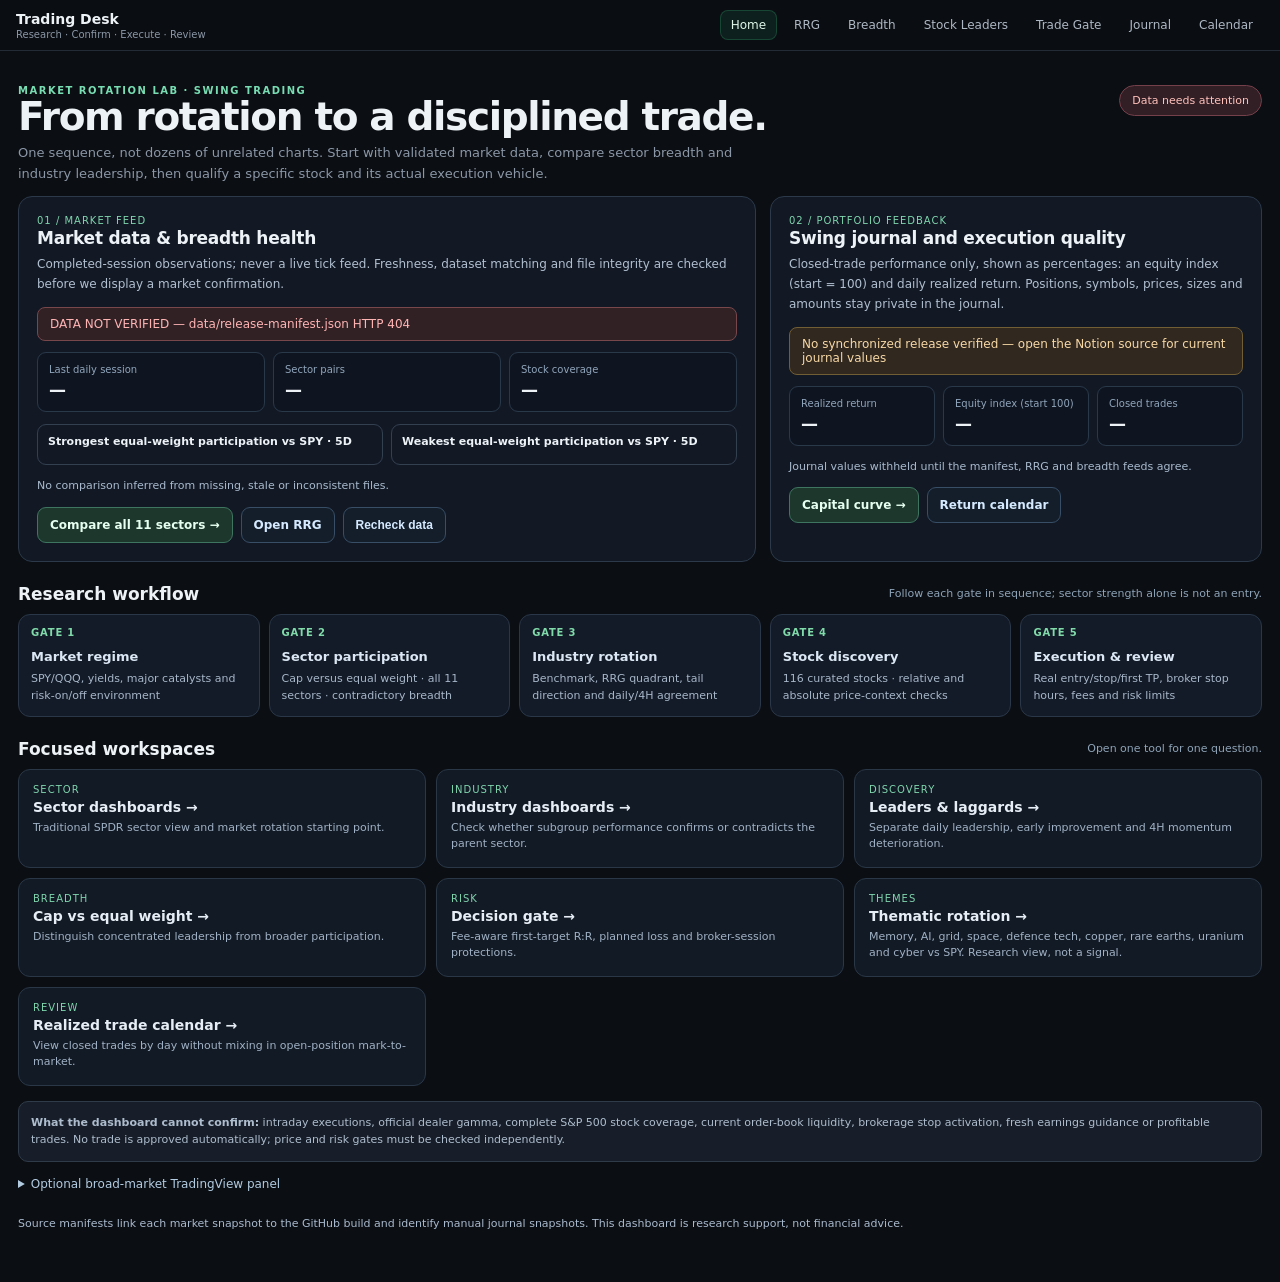
==== commit c5897c08: "Add display-only Thematic Rotation RRG page Ten thematic ETFs (DRAM, AIQ, DTCR, GRID, UFO, SHLD, COP" ====
--- a/index.html
+++ b/index.html
@@ -23,7 +23,7 @@
 <a class="desk-tool" href="stock-leadership.html"><div class="desk-eyebrow">Discovery</div><h3>Leaders & laggards →</h3><p>Separate daily leadership, early improvement and 4H momentum deterioration.</p></a>
 <a class="desk-tool" href="sector-breadth.html"><div class="desk-eyebrow">Breadth</div><h3>Cap vs equal weight →</h3><p>Distinguish concentrated leadership from broader participation.</p></a>
 <a class="desk-tool" href="trade-gate.html"><div class="desk-eyebrow">Risk</div><h3>Decision gate →</h3><p>Fee-aware first-target R:R, planned loss and broker-session protections.</p></a>
-<a class="desk-tool" href="calendar.html"><div class="desk-eyebrow">Review</div><h3>Realized trade calendar →</h3><p>View closed trades by day without mixing in open-position mark-to-market.</p></a>
+<a class="desk-tool" href="thematic-rrg.html"><div class="desk-eyebrow">Themes</div><h3>Thematic rotation →</h3><p>Memory, AI, grid, space, defence tech, copper, rare earths, uranium and cyber vs SPY. Research view, not a signal.</p></a><a class="desk-tool" href="calendar.html"><div class="desk-eyebrow">Review</div><h3>Realized trade calendar →</h3><p>View closed trades by day without mixing in open-position mark-to-market.</p></a>
 </section>
 <div class="desk-disclosure"><strong>What the dashboard cannot confirm:</strong> intraday executions, official dealer gamma, complete S&P 500 stock coverage, current order-book liquidity, brokerage stop activation, fresh earnings guidance or profitable trades. No trade is approved automatically; price and risk gates must be checked independently.</div>
 <details><summary class="desk-widget-summary">Optional broad-market TradingView panel</summary><section class="panel desk-widget"><div class="panel-head"><strong>SPY · QQQ · IWM · DIA</strong><span class="panel-note">External TradingView widget · distinct from completed-session model</span></div><div class="widget-lg"><div class="tradingview-widget-container" style="height:100%;width:100%"><div class="tradingview-widget-container__widget" style="height:100%;width:100%"></div><script src="https://s3.tradingview.com/external-embedding/embed-widget-market-overview.js" async>{"colorTheme":"dark","dateRange":"1M","showChart":true,"locale":"en","isTransparent":true,"showSymbolLogo":true,"width":"100%","height":"100%","tabs":[{"title":"Broad Market","symbols":[{"s":"AMEX:SPY","d":"S&P 500"},{"s":"NASDAQ:QQQ","d":"Nasdaq 100"},{"s":"AMEX:IWM","d":"Russell 2000"},{"s":"AMEX:DIA","d":"Dow"}]}]}</script></div></div></section></details>
